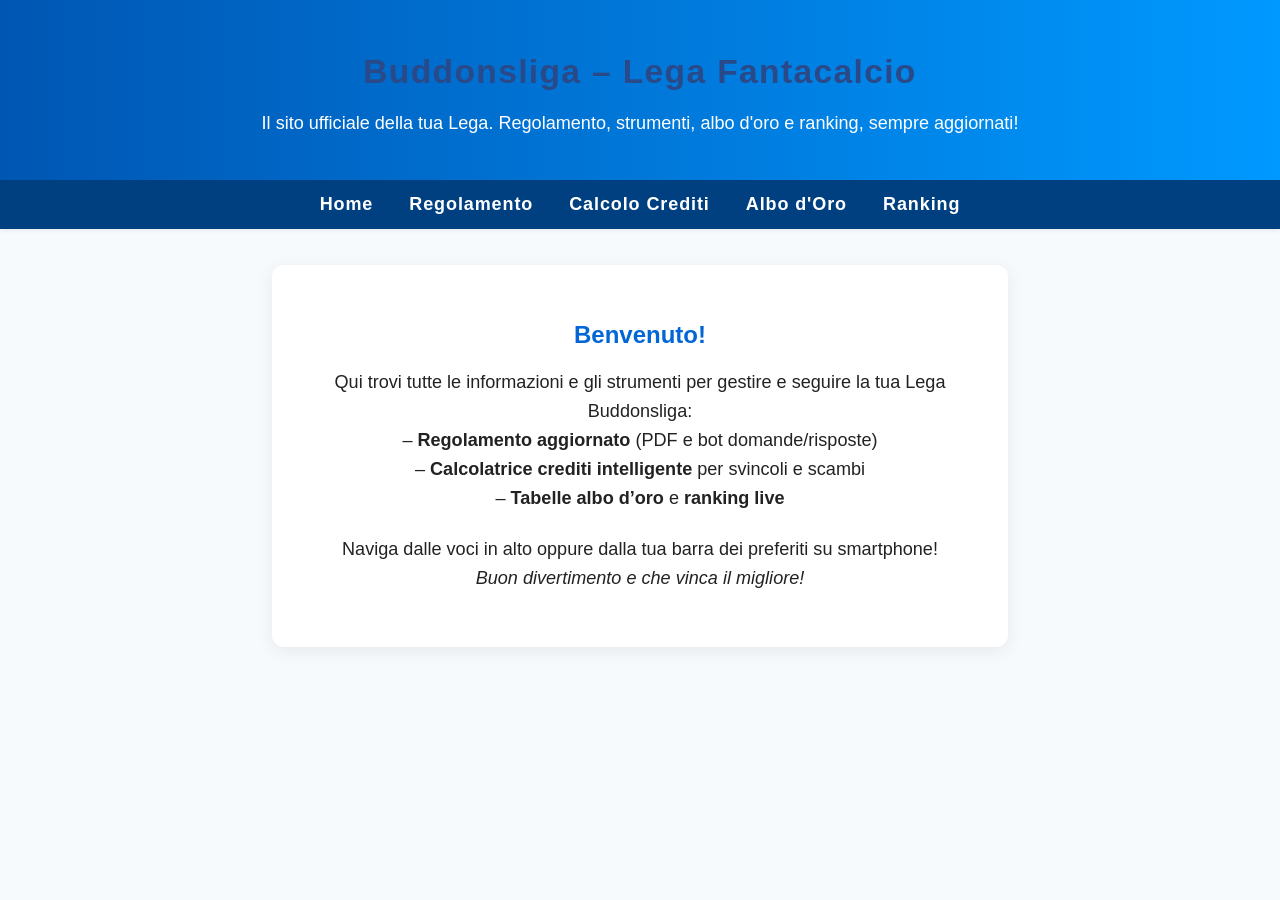
==== index.html @ 78dbc92d "Update index.html" ====
<!DOCTYPE html>
<html lang="it">
<head>
  <meta charset="UTF-8">
  <title>Buddonsliga – Home</title>
  <meta name="viewport" content="width=device-width, initial-scale=1">
  <style>
    body {
      font-family: 'Segoe UI', Tahoma, Geneva, Verdana, sans-serif;
      background-color: #f7fafc;
      margin: 0;
      padding: 0;
      color: #222;
    }
    header {
      background: linear-gradient(90deg, #0056b3 0%, #0099ff 100%);
      color: #fff;
      padding: 30px 10px 20px 10px;
      text-align: center;
      border-bottom: 2px solid #004080;
    }
    nav {
      background: #004080;
      display: flex;
      flex-wrap: wrap;
      justify-content: center;
      padding: 0;
      box-shadow: 0 2px 4px rgba(0,0,0,0.06);
    }
    nav a {
      color: #fff;
      margin: 0 18px;
      padding: 12px 0;
      text-decoration: none;
      font-weight: 600;
      letter-spacing: 0.05em;
      border-bottom: 2px solid transparent;
      transition: border-bottom 0.2s, color 0.2s;
      font-size: 18px;
    }
    nav a:hover, nav a:focus {
      border-bottom: 2px solid #ffdf00;
      color: #ffdf00;
    }
    main {
      max-width: 700px;
      margin: 36px auto;
      background: #fff;
      border-radius: 12px;
      box-shadow: 0 4px 18px rgba(0,0,0,0.07);
      padding: 32px 18px;
      text-align: center;
    }
    .logo {
      display: block;
      margin: 0 auto 20px auto;
      max-width: 120px;
      filter: drop-shadow(0 2px 4px rgba(0,0,0,0.1));
    }
    h1 {
      font-size: 2.1em;
      margin-bottom: 12px;
      color: #294988;
      letter-spacing: 0.04em;
    }
    h2 {
      color: #0366d6;
      margin-top: 24px;
    }
    p {
      line-height: 1.6;
      font-size: 1.13em;
      margin-bottom: 22px;
    }
    @media (max-width: 650px) {
      nav a { margin: 0 10px; font-size: 16px; }
      main { padding: 18px 5px; }
      h1 { font-size: 1.3em; }
    }
  </style>
</head>
<body>
  <header>
    <!-- Qui puoi caricare e linkare il logo della tua lega -->
    <!-- <img src="logo.png" alt="Logo Buddonsliga" class="logo"> -->
    <h1>Buddonsliga – Lega Fantacalcio</h1>
    <p>Il sito ufficiale della tua Lega. Regolamento, strumenti, albo d'oro e ranking, sempre aggiornati!</p>
  </header>
  <nav>
    <a href="index.html">Home</a>
    <a href="regolamento.html">Regolamento</a>
    <a href="crediti.html">Calcolo Crediti</a>
    <a href="albo.html">Albo d'Oro</a>
    <a href="ranking.html">Ranking</a>
  </nav>
  <main>
    <h2>Benvenuto!</h2>
    <p>
      Qui trovi tutte le informazioni e gli strumenti per gestire e seguire la tua Lega Buddonsliga:<br>
      – <strong>Regolamento aggiornato</strong> (PDF e bot domande/risposte)<br>
      – <strong>Calcolatrice crediti intelligente</strong> per svincoli e scambi<br>
      – <strong>Tabelle albo d’oro</strong> e <strong>ranking live</strong>
    </p>
    <p>
      Naviga dalle voci in alto oppure dalla tua barra dei preferiti su smartphone!<br>
      <em>Buon divertimento e che vinca il migliore!</em>
    </p>
  </main>
</body>
</html>
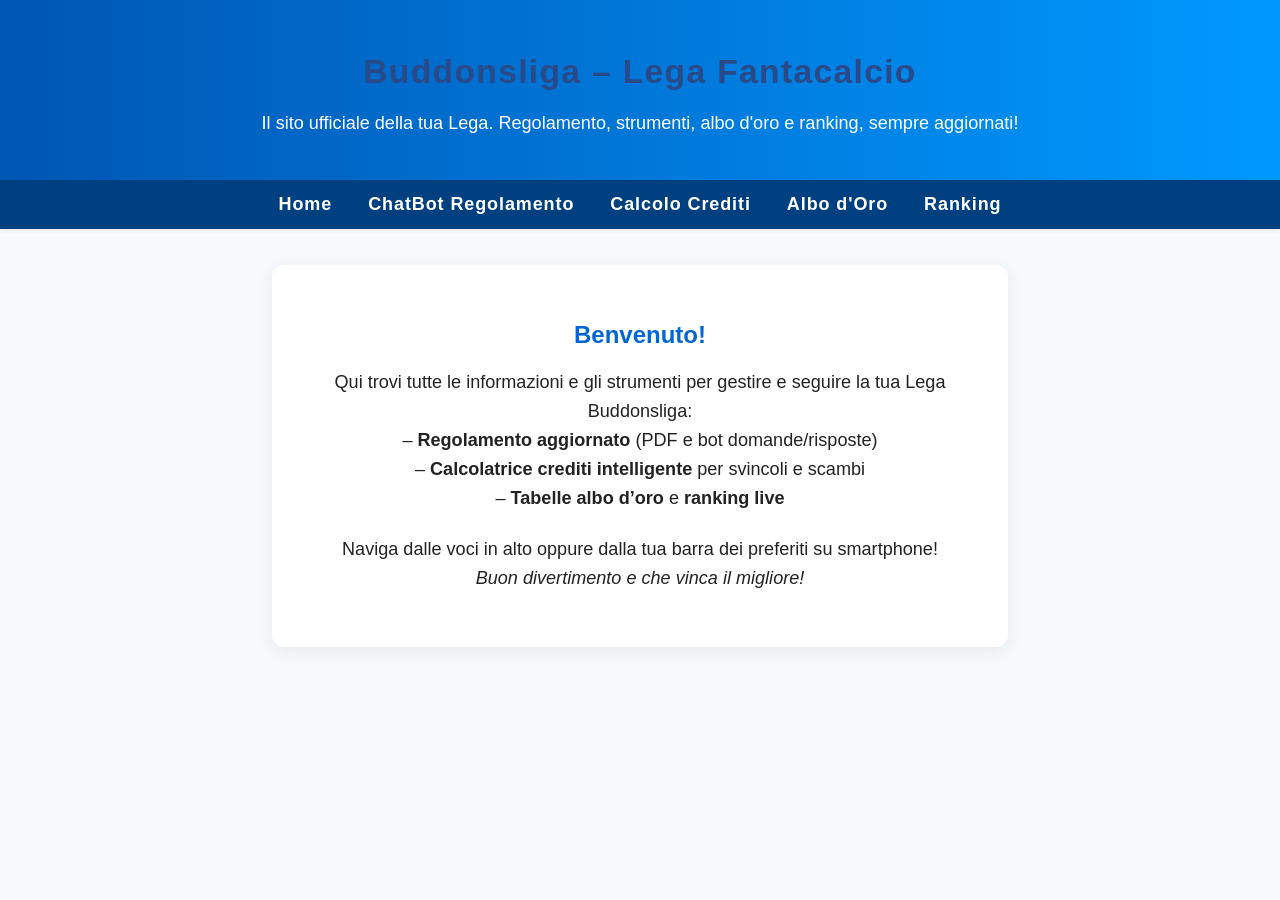
==== commit b3e476c4: "Update index.html" ====
--- a/index.html
+++ b/index.html
@@ -88,7 +88,7 @@
   </header>
   <nav>
     <a href="index.html">Home</a>
-    <a href="regolamento.html">Regolamento</a>
+    <a href="regolamento.html">ChatBot Regolamento</a>
     <a href="crediti.html">Calcolo Crediti</a>
     <a href="albo.html">Albo d'Oro</a>
     <a href="ranking.html">Ranking</a>
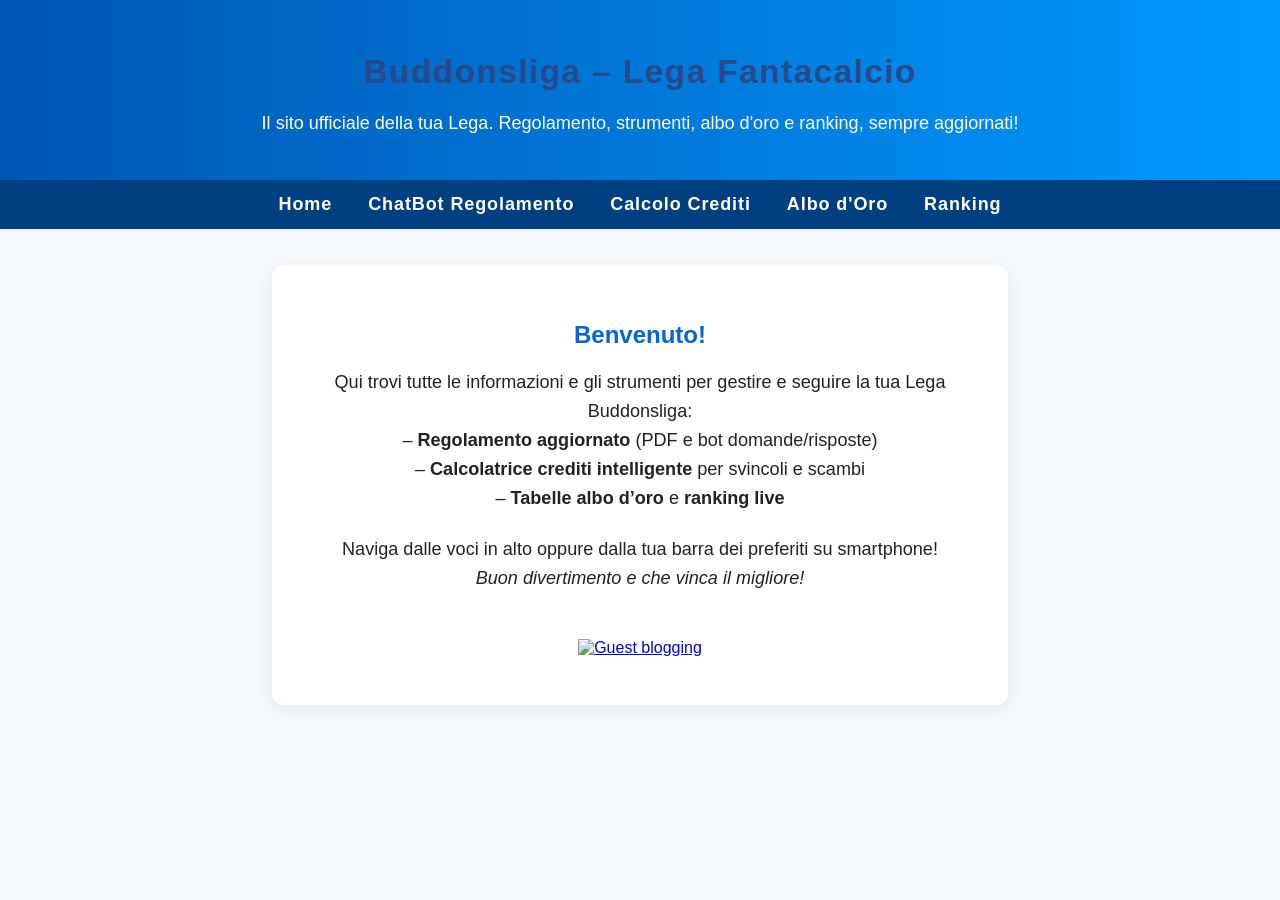
==== commit 93e65b9f: "Update index.html" ====
--- a/index.html
+++ b/index.html
@@ -105,6 +105,11 @@
       Naviga dalle voci in alto oppure dalla tua barra dei preferiti su smartphone!<br>
       <em>Buon divertimento e che vinca il migliore!</em>
     </p>
+    <footer style="width:100%; text-align:center; margin-top:30px; padding:16px 0;">
+  <a href="http://www.contatore-visite.net/blog.php" target="_blank">
+    <img alt="Guest blogging" src="http://www.contatore-visite.net/contatore.gif" border="0">
+  </a>
+</footer>
   </main>
 </body>
 </html>
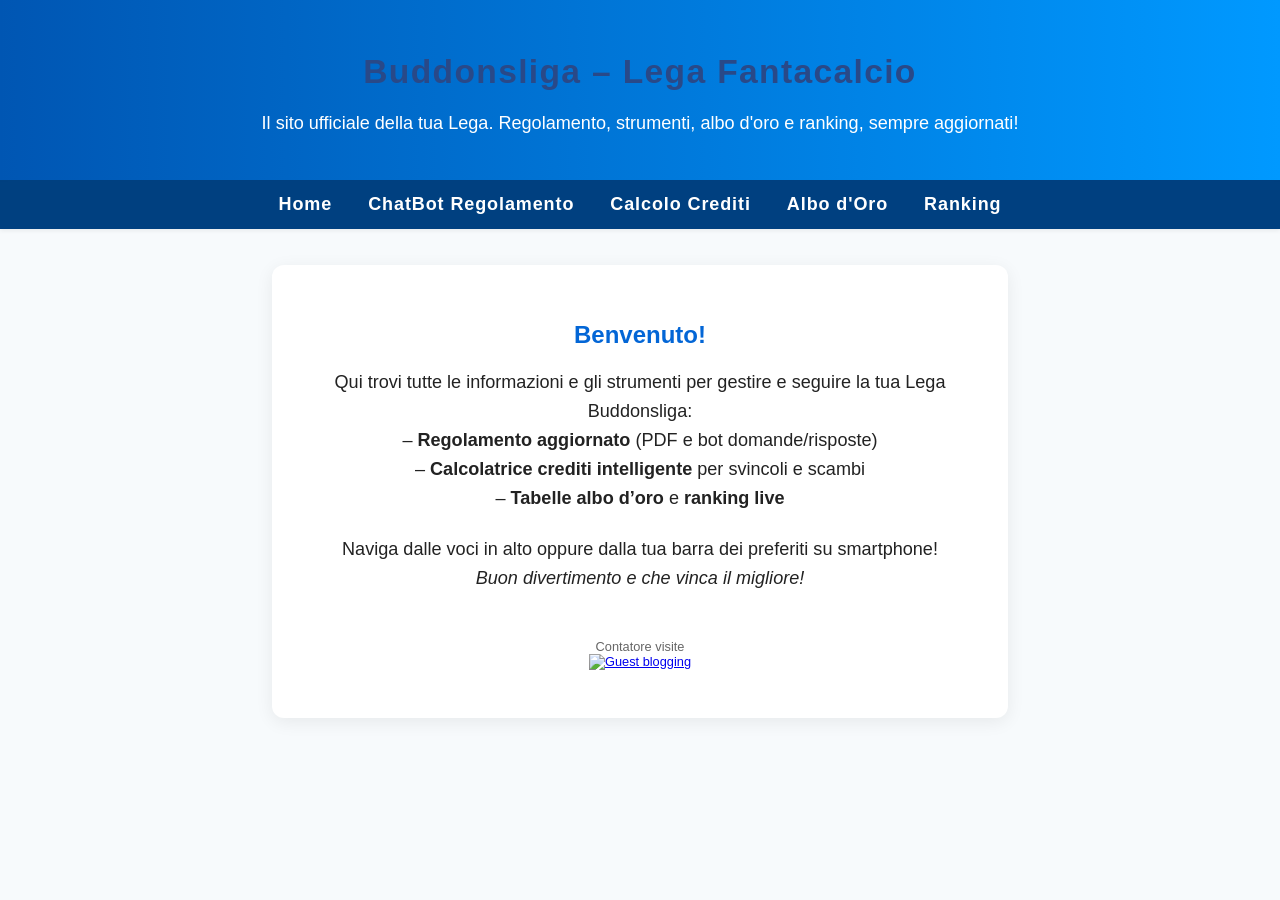
==== commit 35d6e3ed: "Update index.html" ====
--- a/index.html
+++ b/index.html
@@ -105,7 +105,8 @@
       Naviga dalle voci in alto oppure dalla tua barra dei preferiti su smartphone!<br>
       <em>Buon divertimento e che vinca il migliore!</em>
     </p>
-    <footer style="width:100%; text-align:center; margin-top:30px; padding:16px 0;">
+    <footer style="width:100%; text-align:center; margin-top:30px; padding:16px 0; font-size:0.8em; color:#666;">
+  <div>Contatore visite</div>
   <a href="http://www.contatore-visite.net/blog.php" target="_blank">
     <img alt="Guest blogging" src="http://www.contatore-visite.net/contatore.gif" border="0">
   </a>
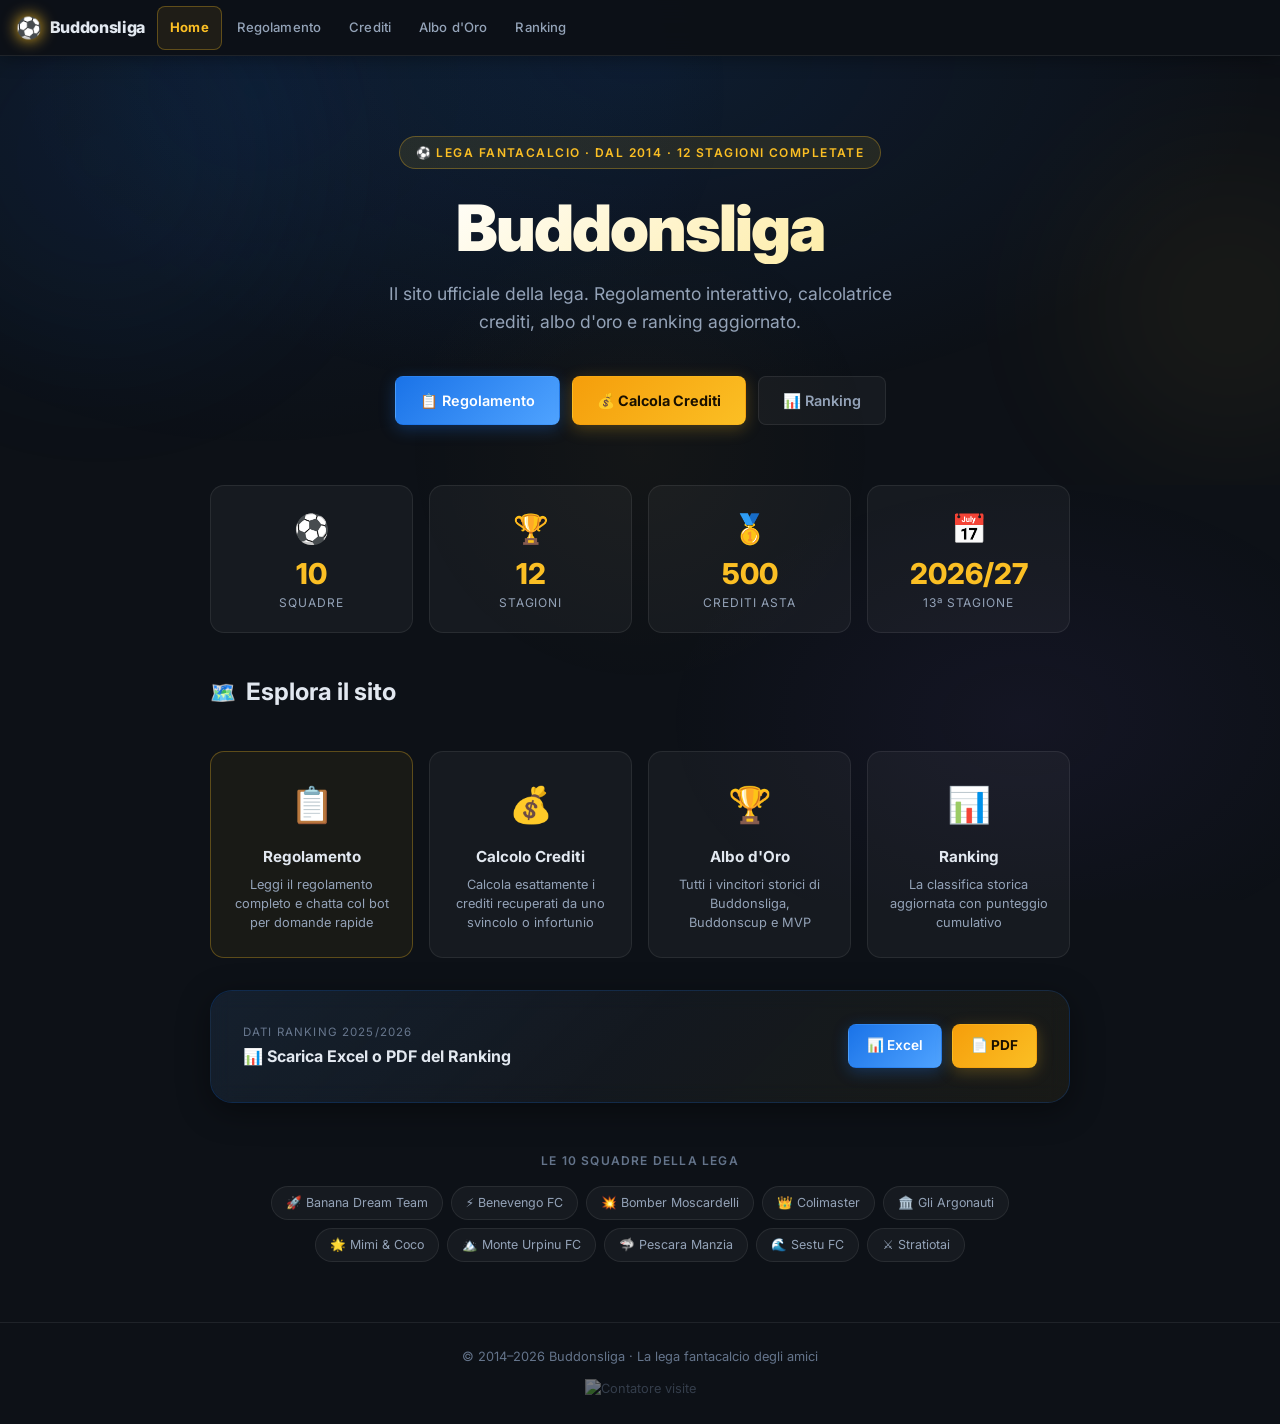
==== commit 9fc0a4ba: "Redesign completo: dark mode premium, chatbot regolamento locale, fix calcolo crediti, ranking aggio" ====
--- a/index.html
+++ b/index.html
@@ -2,115 +2,256 @@
 <html lang="it">
 <head>
   <meta charset="UTF-8">
-  <title>Buddonsliga – Home</title>
+  <title>Buddonsliga – Lega Fantacalcio Ufficiale</title>
+  <meta name="description" content="Il sito ufficiale della lega fantacalcio Buddonsliga. Regolamento, classifica, albo d'oro e calcolatrice crediti.">
   <meta name="viewport" content="width=device-width, initial-scale=1">
+  <link rel="stylesheet" href="style.css">
   <style>
-    body {
-      font-family: 'Segoe UI', Tahoma, Geneva, Verdana, sans-serif;
-      background-color: #f7fafc;
-      margin: 0;
-      padding: 0;
-      color: #222;
-    }
-    header {
-      background: linear-gradient(90deg, #0056b3 0%, #0099ff 100%);
-      color: #fff;
-      padding: 30px 10px 20px 10px;
+    /* ── Home-specific extras ── */
+    .hero-cta { display: flex; flex-wrap: wrap; gap: 12px; justify-content: center; }
+
+    .feature-grid {
+      display: grid;
+      grid-template-columns: repeat(auto-fit, minmax(200px, 1fr));
+      gap: 16px;
+      margin-top: 40px;
+    }
+
+    .feature-card {
+      background: var(--glass-bg);
+      border: 1px solid var(--glass-border);
+      border-radius: var(--radius-md);
+      padding: 24px 20px;
       text-align: center;
-      border-bottom: 2px solid #004080;
-    }
-    nav {
-      background: #004080;
+      transition: all var(--transition);
+      text-decoration: none;
+      display: block;
+      color: inherit;
+    }
+
+    .feature-card:hover {
+      background: rgba(255,255,255,0.06);
+      border-color: var(--border);
+      transform: translateY(-4px);
+      box-shadow: var(--shadow-md);
+    }
+
+    .feature-card .feat-icon {
+      font-size: 2.2rem;
+      display: block;
+      margin-bottom: 12px;
+      transition: transform var(--transition);
+    }
+
+    .feature-card:hover .feat-icon { transform: scale(1.15); }
+
+    .feature-card h3 {
+      font-size: 0.95rem;
+      font-weight: 700;
+      color: var(--text-main);
+      margin-bottom: 6px;
+    }
+
+    .feature-card p {
+      font-size: 0.8rem;
+      color: var(--text-muted);
+      line-height: 1.5;
+    }
+
+    .feature-card.highlighted {
+      border-color: var(--border-gold);
+      background: rgba(251,191,36,0.05);
+    }
+
+    .feature-card.highlighted:hover {
+      background: rgba(251,191,36,0.08);
+      border-color: rgba(251,191,36,0.5);
+    }
+
+    /* Squadra badge */
+    .teams-section { margin-top: 48px; }
+    .teams-title {
+      font-size: 0.75rem;
+      font-weight: 600;
+      text-transform: uppercase;
+      letter-spacing: 0.1em;
+      color: var(--text-dim);
+      text-align: center;
+      margin-bottom: 16px;
+    }
+    .teams-grid {
       display: flex;
       flex-wrap: wrap;
+      gap: 8px;
       justify-content: center;
-      padding: 0;
-      box-shadow: 0 2px 4px rgba(0,0,0,0.06);
-    }
-    nav a {
-      color: #fff;
-      margin: 0 18px;
-      padding: 12px 0;
-      text-decoration: none;
-      font-weight: 600;
-      letter-spacing: 0.05em;
-      border-bottom: 2px solid transparent;
-      transition: border-bottom 0.2s, color 0.2s;
-      font-size: 18px;
-    }
-    nav a:hover, nav a:focus {
-      border-bottom: 2px solid #ffdf00;
-      color: #ffdf00;
-    }
-    main {
-      max-width: 700px;
-      margin: 36px auto;
-      background: #fff;
-      border-radius: 12px;
-      box-shadow: 0 4px 18px rgba(0,0,0,0.07);
-      padding: 32px 18px;
-      text-align: center;
-    }
-    .logo {
-      display: block;
-      margin: 0 auto 20px auto;
-      max-width: 120px;
-      filter: drop-shadow(0 2px 4px rgba(0,0,0,0.1));
-    }
-    h1 {
-      font-size: 2.1em;
-      margin-bottom: 12px;
-      color: #294988;
-      letter-spacing: 0.04em;
-    }
-    h2 {
-      color: #0366d6;
-      margin-top: 24px;
-    }
-    p {
-      line-height: 1.6;
-      font-size: 1.13em;
-      margin-bottom: 22px;
-    }
-    @media (max-width: 650px) {
-      nav a { margin: 0 10px; font-size: 16px; }
-      main { padding: 18px 5px; }
-      h1 { font-size: 1.3em; }
-    }
+    }
+    .team-badge {
+      background: var(--glass-bg);
+      border: 1px solid var(--glass-border);
+      border-radius: 999px;
+      padding: 6px 14px;
+      font-size: 0.78rem;
+      color: var(--text-muted);
+      transition: all var(--transition);
+      white-space: nowrap;
+    }
+    .team-badge:hover {
+      background: rgba(255,255,255,0.08);
+      color: var(--text-main);
+      border-color: var(--border);
+    }
+
+    /* Decorative orbs */
+    .orb {
+      position: absolute;
+      border-radius: 50%;
+      filter: blur(80px);
+      pointer-events: none;
+      opacity: 0.5;
+    }
+    .orb-1 { width: 400px; height: 400px; background: #1a73e8; top: -100px; left: -100px; z-index: 0; opacity: 0.06; }
+    .orb-2 { width: 300px; height: 300px; background: #fbbf24; top: 100px; right: -100px; z-index: 0; opacity: 0.05; }
+
+    .counter-wrap {
+      margin-top: 12px;
+      opacity: 0.45;
+      transition: opacity var(--transition);
+    }
+    .counter-wrap:hover { opacity: 0.75; }
   </style>
 </head>
 <body>
-  <header>
-    <!-- Qui puoi caricare e linkare il logo della tua lega -->
-    <!-- <img src="logo.png" alt="Logo Buddonsliga" class="logo"> -->
-    <h1>Buddonsliga – Lega Fantacalcio</h1>
-    <p>Il sito ufficiale della tua Lega. Regolamento, strumenti, albo d'oro e ranking, sempre aggiornati!</p>
-  </header>
-  <nav>
-    <a href="index.html">Home</a>
-    <a href="regolamento.html">ChatBot Regolamento</a>
-    <a href="crediti.html">Calcolo Crediti</a>
-    <a href="albo.html">Albo d'Oro</a>
-    <a href="ranking.html">Ranking</a>
+
+  <!-- NAVBAR -->
+  <nav class="navbar">
+    <a href="index.html" class="navbar-brand">
+      <span class="brand-icon">⚽</span>
+      <span class="brand-name">Buddonsliga</span>
+    </a>
+    <div class="navbar-links">
+      <a href="index.html" class="active">Home</a>
+      <a href="regolamento.html">Regolamento</a>
+      <a href="crediti.html">Crediti</a>
+      <a href="albo.html">Albo d'Oro</a>
+      <a href="ranking.html">Ranking</a>
+    </div>
   </nav>
-  <main>
-    <h2>Benvenuto!</h2>
-    <p>
-      Qui trovi tutte le informazioni e gli strumenti per gestire e seguire la tua Lega Buddonsliga:<br>
-      – <strong>Regolamento aggiornato</strong> (PDF e bot domande/risposte)<br>
-      – <strong>Calcolatrice crediti intelligente</strong> per svincoli e scambi<br>
-      – <strong>Tabelle albo d’oro</strong> e <strong>ranking live</strong>
+
+  <!-- HERO -->
+  <section class="hero" style="position:relative;">
+    <div class="orb orb-1"></div>
+    <div class="orb orb-2"></div>
+    <div class="hero-eyebrow" style="position:relative;z-index:1;">
+      ⚽ Lega Fantacalcio · Dal 2014 · 12 Stagioni completate
+    </div>
+    <h1 style="position:relative;z-index:1;">Buddonsliga</h1>
+    <p style="position:relative;z-index:1;">
+      Il sito ufficiale della lega. Regolamento interattivo, calcolatrice crediti, albo d'oro e ranking aggiornato.
     </p>
-    <p>
-      Naviga dalle voci in alto oppure dalla tua barra dei preferiti su smartphone!<br>
-      <em>Buon divertimento e che vinca il migliore!</em>
-    </p>
-    <footer style="width:100%; text-align:center; margin-top:30px; padding:16px 0; font-size:0.8em; color:#666;">
-  <div>Contatore visite</div>
-  <a href="http://www.contatore-visite.net/blog.php" target="_blank">
-    <img alt="Guest blogging" src="http://www.contatore-visite.net/contatore.gif" border="0">
-  </a>
-</footer>
-  </main>
+    <div class="hero-cta" style="position:relative;z-index:1;">
+      <a href="regolamento.html" class="btn btn-primary">📋 Regolamento</a>
+      <a href="crediti.html" class="btn btn-gold">💰 Calcola Crediti</a>
+      <a href="ranking.html" class="btn btn-ghost">📊 Ranking</a>
+    </div>
+  </section>
+
+  <!-- MAIN CONTENT -->
+  <div class="container">
+
+    <!-- Stats -->
+    <div class="stats-grid">
+      <div class="stat-card">
+        <span class="stat-icon">⚽</span>
+        <div class="stat-value">10</div>
+        <div class="stat-label">Squadre</div>
+      </div>
+      <div class="stat-card">
+        <span class="stat-icon">🏆</span>
+        <div class="stat-value">12</div>
+        <div class="stat-label">Stagioni</div>
+      </div>
+      <div class="stat-card">
+        <span class="stat-icon">🥇</span>
+        <div class="stat-value">500</div>
+        <div class="stat-label">Crediti asta</div>
+      </div>
+      <div class="stat-card">
+        <span class="stat-icon">📅</span>
+        <div class="stat-value">2026/27</div>
+        <div class="stat-label">13ª Stagione</div>
+      </div>
+    </div>
+
+    <!-- Feature cards -->
+    <div class="section-title">
+      <span class="icon">🗺️</span> Esplora il sito
+    </div>
+
+    <div class="feature-grid">
+      <a href="regolamento.html" class="feature-card highlighted">
+        <span class="feat-icon">📋</span>
+        <h3>Regolamento</h3>
+        <p>Leggi il regolamento completo e chatta col bot per domande rapide</p>
+      </a>
+      <a href="crediti.html" class="feature-card">
+        <span class="feat-icon">💰</span>
+        <h3>Calcolo Crediti</h3>
+        <p>Calcola esattamente i crediti recuperati da uno svincolo o infortunio</p>
+      </a>
+      <a href="albo.html" class="feature-card">
+        <span class="feat-icon">🏆</span>
+        <h3>Albo d'Oro</h3>
+        <p>Tutti i vincitori storici di Buddonsliga, Buddonscup e MVP</p>
+      </a>
+      <a href="ranking.html" class="feature-card">
+        <span class="feat-icon">📊</span>
+        <h3>Ranking</h3>
+        <p>La classifica storica aggiornata con punteggio cumulativo</p>
+      </a>
+    </div>
+
+    <!-- Download rapido -->
+    <div class="card" style="margin-top:32px; background:linear-gradient(135deg, rgba(26,115,232,0.08), rgba(251,191,36,0.05)); border-color:rgba(26,115,232,0.2);">
+      <div style="display:flex; align-items:center; gap:14px; flex-wrap:wrap; justify-content:space-between;">
+        <div>
+          <div style="font-size:0.72rem; text-transform:uppercase; letter-spacing:0.1em; color:var(--text-dim); margin-bottom:3px;">Dati Ranking 2025/2026</div>
+          <div style="font-weight:700; color:var(--text-main);">📊 Scarica Excel o PDF del Ranking</div>
+        </div>
+        <div style="display:flex; gap:10px; flex-wrap:wrap;">
+          <a href="RANKING%20BUDDONSLIGA.xlsx" download class="btn btn-primary" style="font-size:0.85rem; padding:10px 18px;">📊 Excel</a>
+          <a href="RANKING%20BUDDONSLIGA.pdf" target="_blank" class="btn btn-gold" style="font-size:0.85rem; padding:10px 18px;">📄 PDF</a>
+        </div>
+      </div>
+    </div>
+
+    <!-- Teams -->
+    <div class="teams-section">
+      <div class="teams-title">Le 10 squadre della lega</div>
+      <div class="teams-grid">
+        <span class="team-badge">🚀 Banana Dream Team</span>
+        <span class="team-badge">⚡ Benevengo FC</span>
+        <span class="team-badge">💥 Bomber Moscardelli</span>
+        <span class="team-badge">👑 Colimaster</span>
+        <span class="team-badge">🏛️ Gli Argonauti</span>
+        <span class="team-badge">🌟 Mimi &amp; Coco</span>
+        <span class="team-badge">🏔️ Monte Urpinu FC</span>
+        <span class="team-badge">🦈 Pescara Manzia</span>
+        <span class="team-badge">🌊 Sestu FC</span>
+        <span class="team-badge">⚔️ Stratiotai</span>
+      </div>
+    </div>
+
+  </div>
+
+  <!-- FOOTER -->
+  <footer class="site-footer">
+    <p>© 2014–2026 Buddonsliga · La lega fantacalcio degli amici</p>
+    <div class="counter-wrap">
+      <a href="http://www.contatore-visite.net/blog.php" target="_blank" rel="noopener">
+        <img alt="Contatore visite" src="http://www.contatore-visite.net/contatore.gif" style="border:none;height:16px;">
+      </a>
+    </div>
+  </footer>
+
 </body>
 </html>
--- a/style.css
+++ b/style.css
@@ -0,0 +1,923 @@
+/* ============================================
+   BUDDONSLIGA – Global Design System
+   ============================================ */
+
+@import url('https://fonts.googleapis.com/css2?family=Inter:wght@300;400;500;600;700;800;900&display=swap');
+
+:root {
+  --bg-dark:       #0d1117;
+  --bg-card:       rgba(22, 30, 46, 0.85);
+  --bg-card2:      rgba(16, 22, 38, 0.95);
+  --primary:       #1a73e8;
+  --primary-light: #4fa3ff;
+  --primary-glow:  rgba(26, 115, 232, 0.35);
+  --gold:          #fbbf24;
+  --gold-light:    #fde68a;
+  --gold-glow:     rgba(251, 191, 36, 0.3);
+  --silver:        #94a3b8;
+  --bronze:        #cd7f32;
+  --text-main:     #e2e8f0;
+  --text-muted:    #94a3b8;
+  --text-dim:      #64748b;
+  --border:        rgba(99, 132, 255, 0.15);
+  --border-gold:   rgba(251, 191, 36, 0.3);
+  --success:       #22c55e;
+  --danger:        #ef4444;
+  --gradient-hero: linear-gradient(135deg, #0d1b3e 0%, #0d1117 50%, #1a0a2e 100%);
+  --gradient-btn:  linear-gradient(135deg, #1a73e8, #4fa3ff);
+  --gradient-gold: linear-gradient(135deg, #f59e0b, #fbbf24, #fde68a);
+  --glass-bg:      rgba(255,255,255,0.04);
+  --glass-border:  rgba(255,255,255,0.08);
+  --radius-sm:     8px;
+  --radius-md:     14px;
+  --radius-lg:     22px;
+  --shadow-sm:     0 2px 10px rgba(0,0,0,0.3);
+  --shadow-md:     0 8px 32px rgba(0,0,0,0.4);
+  --shadow-lg:     0 20px 60px rgba(0,0,0,0.5);
+  --shadow-glow:   0 0 30px rgba(26,115,232,0.2);
+  --transition:    0.25s cubic-bezier(0.4, 0, 0.2, 1);
+}
+
+/* ============================================
+   RESET & BASE
+   ============================================ */
+*, *::before, *::after { box-sizing: border-box; margin: 0; padding: 0; }
+
+html { scroll-behavior: smooth; }
+
+body {
+  font-family: 'Inter', 'Segoe UI', system-ui, sans-serif;
+  background: var(--bg-dark);
+  color: var(--text-main);
+  min-height: 100vh;
+  line-height: 1.6;
+  overflow-x: hidden;
+}
+
+/* ============================================
+   ANIMATED BACKGROUND
+   ============================================ */
+body::before {
+  content: '';
+  position: fixed;
+  inset: 0;
+  background:
+    radial-gradient(ellipse 800px 600px at 20% 10%, rgba(26,115,232,0.08) 0%, transparent 60%),
+    radial-gradient(ellipse 600px 400px at 80% 80%, rgba(139,92,246,0.06) 0%, transparent 60%),
+    radial-gradient(ellipse 400px 400px at 50% 50%, rgba(251,191,36,0.03) 0%, transparent 60%);
+  pointer-events: none;
+  z-index: 0;
+}
+
+/* ============================================
+   NAVBAR
+   ============================================ */
+.navbar {
+  position: sticky;
+  top: 0;
+  z-index: 1000;
+  background: rgba(13, 17, 23, 0.96);
+  backdrop-filter: blur(20px);
+  -webkit-backdrop-filter: blur(20px);
+  border-bottom: 1px solid var(--glass-border);
+  padding: 0 16px;
+  display: flex;
+  align-items: center;
+  gap: 12px;
+  height: 56px;
+  box-shadow: 0 1px 20px rgba(0,0,0,0.4);
+}
+
+.navbar-brand {
+  display: flex;
+  align-items: center;
+  gap: 8px;
+  text-decoration: none;
+  font-size: 1rem;
+  font-weight: 800;
+  color: var(--text-main);
+  letter-spacing: -0.02em;
+  flex-shrink: 0;
+  min-height: 44px;
+}
+
+.navbar-brand .brand-icon {
+  font-size: 1.3rem;
+  filter: drop-shadow(0 0 8px var(--gold));
+}
+
+.navbar-links {
+  display: flex;
+  gap: 2px;
+  align-items: center;
+  overflow-x: auto;
+  -webkit-overflow-scrolling: touch;
+  scrollbar-width: none;
+  flex: 1;
+  /* hide scrollbar */
+}
+.navbar-links::-webkit-scrollbar { display: none; }
+
+.navbar-links a {
+  color: var(--text-muted);
+  text-decoration: none;
+  font-size: 0.82rem;
+  font-weight: 500;
+  padding: 8px 12px;
+  border-radius: var(--radius-sm);
+  border: 1px solid transparent;
+  transition: all var(--transition);
+  white-space: nowrap;
+  letter-spacing: 0.01em;
+  min-height: 44px;
+  display: flex;
+  align-items: center;
+}
+
+.navbar-links a:hover {
+  color: var(--text-main);
+  background: var(--glass-bg);
+  border-color: var(--glass-border);
+}
+
+.navbar-links a.active {
+  color: var(--gold);
+  background: rgba(251,191,36,0.08);
+  border-color: var(--border-gold);
+  font-weight: 700;
+}
+
+/* ============================================
+   HERO SECTION
+   ============================================ */
+.hero {
+  position: relative;
+  z-index: 1;
+  text-align: center;
+  padding: 80px 24px 60px;
+  overflow: hidden;
+}
+
+.hero::before {
+  content: '';
+  position: absolute;
+  inset: 0;
+  background: radial-gradient(ellipse 900px 500px at 50% 0%, rgba(26,115,232,0.12) 0%, transparent 70%);
+  pointer-events: none;
+}
+
+.hero-eyebrow {
+  display: inline-flex;
+  align-items: center;
+  gap: 8px;
+  background: rgba(251,191,36,0.1);
+  border: 1px solid var(--border-gold);
+  color: var(--gold);
+  font-size: 0.75rem;
+  font-weight: 600;
+  text-transform: uppercase;
+  letter-spacing: 0.12em;
+  padding: 6px 16px;
+  border-radius: 999px;
+  margin-bottom: 24px;
+}
+
+.hero h1 {
+  font-size: clamp(2.2rem, 6vw, 4rem);
+  font-weight: 900;
+  line-height: 1.1;
+  letter-spacing: -0.03em;
+  margin-bottom: 16px;
+  background: linear-gradient(135deg, #fff 30%, var(--gold-light) 80%);
+  -webkit-background-clip: text;
+  -webkit-text-fill-color: transparent;
+  background-clip: text;
+}
+
+.hero p {
+  font-size: 1.1rem;
+  color: var(--text-muted);
+  max-width: 560px;
+  margin: 0 auto 40px;
+}
+
+/* ============================================
+   MAIN CONTENT CONTAINER
+   ============================================ */
+.container {
+  position: relative;
+  z-index: 1;
+  max-width: 900px;
+  margin: 0 auto;
+  padding: 0 20px 60px;
+}
+
+.container-sm {
+  max-width: 680px;
+  margin: 0 auto;
+  padding: 0 20px 60px;
+  position: relative;
+  z-index: 1;
+}
+
+/* ============================================
+   CARDS / GLASS PANELS
+   ============================================ */
+.card {
+  background: var(--bg-card);
+  border: 1px solid var(--glass-border);
+  border-radius: var(--radius-lg);
+  padding: 32px;
+  box-shadow: var(--shadow-md);
+  backdrop-filter: blur(10px);
+  transition: transform var(--transition), box-shadow var(--transition), border-color var(--transition);
+  position: relative;
+  overflow: hidden;
+}
+
+.card::before {
+  content: '';
+  position: absolute;
+  inset: 0;
+  background: linear-gradient(135deg, rgba(255,255,255,0.03) 0%, transparent 50%);
+  pointer-events: none;
+  border-radius: inherit;
+}
+
+.card:hover {
+  transform: translateY(-2px);
+  border-color: var(--border);
+  box-shadow: var(--shadow-lg), var(--shadow-glow);
+}
+
+/* Stats / mini cards */
+.stats-grid {
+  display: grid;
+  grid-template-columns: repeat(auto-fit, minmax(160px, 1fr));
+  gap: 16px;
+  margin-bottom: 40px;
+}
+
+.stat-card {
+  background: var(--glass-bg);
+  border: 1px solid var(--glass-border);
+  border-radius: var(--radius-md);
+  padding: 20px 16px;
+  text-align: center;
+  transition: all var(--transition);
+}
+
+.stat-card:hover {
+  border-color: var(--border);
+  background: rgba(255,255,255,0.06);
+  transform: translateY(-2px);
+}
+
+.stat-card .stat-icon { font-size: 1.8rem; margin-bottom: 8px; display: block; }
+.stat-card .stat-value { font-size: 1.8rem; font-weight: 800; color: var(--gold); line-height: 1; }
+.stat-card .stat-label { font-size: 0.75rem; color: var(--text-muted); margin-top: 4px; text-transform: uppercase; letter-spacing: 0.08em; }
+
+/* ============================================
+   SECTION HEADING
+   ============================================ */
+.section-title {
+  font-size: 1.5rem;
+  font-weight: 700;
+  color: var(--text-main);
+  margin-bottom: 20px;
+  display: flex;
+  align-items: center;
+  gap: 10px;
+}
+
+.section-title .icon { font-size: 1.3rem; }
+
+/* ============================================
+   TABLES
+   ============================================ */
+.data-table {
+  width: 100%;
+  border-collapse: collapse;
+  font-size: 0.93rem;
+}
+
+.data-table thead th {
+  background: linear-gradient(90deg, rgba(26,115,232,0.3), rgba(79,163,255,0.2));
+  color: var(--text-main);
+  padding: 14px 16px;
+  font-size: 0.8rem;
+  font-weight: 600;
+  text-transform: uppercase;
+  letter-spacing: 0.08em;
+  text-align: center;
+  border-bottom: 1px solid var(--border);
+  cursor: pointer;
+  transition: background var(--transition);
+  white-space: nowrap;
+}
+
+.data-table thead th:hover { background: rgba(26,115,232,0.4); }
+.data-table thead th.sorted { color: var(--gold); }
+
+.data-table tbody tr {
+  border-bottom: 1px solid rgba(255,255,255,0.04);
+  transition: background var(--transition);
+}
+
+.data-table tbody tr:hover { background: rgba(255,255,255,0.04); }
+
+.data-table tbody td {
+  padding: 12px 16px;
+  text-align: center;
+  color: var(--text-main);
+}
+
+/* Row highlights */
+.row-gold   { background: rgba(251,191,36,0.1) !important; }
+.row-silver { background: rgba(148,163,184,0.08) !important; }
+.row-bronze { background: rgba(205,127,50,0.08) !important; }
+.row-last   { background: rgba(239,68,68,0.07) !important; }
+
+.row-gold td   { color: var(--gold) !important; font-weight: 700; }
+.row-silver td { color: #cbd5e1 !important; font-weight: 600; }
+.row-bronze td { color: #d4a574 !important; font-weight: 600; }
+.row-last td   { color: #fca5a5 !important; }
+
+/* ============================================
+   BUTTONS
+   ============================================ */
+.btn {
+  display: inline-flex;
+  align-items: center;
+  gap: 8px;
+  padding: 12px 24px;
+  border-radius: var(--radius-sm);
+  font-size: 0.9rem;
+  font-weight: 600;
+  cursor: pointer;
+  text-decoration: none;
+  transition: all var(--transition);
+  border: 1px solid transparent;
+  font-family: 'Inter', sans-serif;
+}
+
+.btn-primary {
+  background: var(--gradient-btn);
+  color: #fff;
+  box-shadow: 0 4px 16px rgba(26,115,232,0.3);
+}
+
+.btn-primary:hover {
+  transform: translateY(-1px);
+  box-shadow: 0 8px 24px rgba(26,115,232,0.45);
+}
+
+.btn-gold {
+  background: linear-gradient(135deg, #f59e0b, #fbbf24);
+  color: #1a1000;
+  font-weight: 700;
+  box-shadow: 0 4px 16px rgba(251,191,36,0.25);
+}
+
+.btn-gold:hover {
+  transform: translateY(-1px);
+  box-shadow: 0 8px 24px rgba(251,191,36,0.4);
+}
+
+.btn-ghost {
+  background: var(--glass-bg);
+  border-color: var(--glass-border);
+  color: var(--text-muted);
+}
+
+.btn-ghost:hover {
+  background: rgba(255,255,255,0.08);
+  color: var(--text-main);
+  border-color: var(--border);
+}
+
+/* ============================================
+   FORM ELEMENTS
+   ============================================ */
+.form-group {
+  margin-bottom: 20px;
+}
+
+.form-label {
+  display: block;
+  font-size: 0.85rem;
+  font-weight: 500;
+  color: var(--text-muted);
+  margin-bottom: 8px;
+  text-transform: uppercase;
+  letter-spacing: 0.06em;
+}
+
+.form-input, .form-select {
+  width: 100%;
+  background: rgba(255,255,255,0.05);
+  border: 1px solid var(--glass-border);
+  border-radius: var(--radius-sm);
+  color: var(--text-main);
+  padding: 12px 16px;
+  font-size: 0.95rem;
+  font-family: 'Inter', sans-serif;
+  transition: all var(--transition);
+  outline: none;
+  appearance: none;
+}
+
+.form-input:focus, .form-select:focus {
+  border-color: var(--primary);
+  box-shadow: 0 0 0 3px var(--primary-glow);
+  background: rgba(26,115,232,0.05);
+}
+
+.form-input::placeholder { color: var(--text-dim); }
+
+.form-select option {
+  background: #1a2035;
+  color: var(--text-main);
+}
+
+/* ============================================
+   RESULT BOX
+   ============================================ */
+.result-box {
+  background: linear-gradient(135deg, rgba(251,191,36,0.08), rgba(251,191,36,0.04));
+  border: 1px solid var(--border-gold);
+  border-radius: var(--radius-md);
+  padding: 24px;
+  text-align: center;
+  transition: all var(--transition);
+}
+
+.result-box .result-value {
+  font-size: 2.5rem;
+  font-weight: 900;
+  color: var(--gold);
+  font-variant-numeric: tabular-nums;
+}
+
+.result-box .result-label {
+  font-size: 0.85rem;
+  color: var(--text-muted);
+  text-transform: uppercase;
+  letter-spacing: 0.08em;
+  margin-bottom: 8px;
+}
+
+.result-box .result-formula {
+  font-size: 0.8rem;
+  color: var(--text-dim);
+  margin-top: 8px;
+  font-style: italic;
+}
+
+/* ============================================
+   CHATBOT
+   ============================================ */
+.chat-container {
+  display: flex;
+  flex-direction: column;
+  height: 480px;
+  background: rgba(10, 14, 26, 0.9);
+  border: 1px solid var(--glass-border);
+  border-radius: var(--radius-lg);
+  overflow: hidden;
+}
+
+.chat-messages {
+  flex: 1;
+  overflow-y: auto;
+  padding: 20px;
+  display: flex;
+  flex-direction: column;
+  gap: 12px;
+  scroll-behavior: smooth;
+}
+
+.chat-messages::-webkit-scrollbar { width: 4px; }
+.chat-messages::-webkit-scrollbar-track { background: transparent; }
+.chat-messages::-webkit-scrollbar-thumb { background: var(--border); border-radius: 4px; }
+
+.chat-msg {
+  max-width: 85%;
+  padding: 10px 14px;
+  border-radius: 14px;
+  font-size: 0.88rem;
+  line-height: 1.55;
+  animation: fadeSlideIn 0.25s ease;
+}
+
+@keyframes fadeSlideIn {
+  from { opacity: 0; transform: translateY(8px); }
+  to   { opacity: 1; transform: translateY(0); }
+}
+
+.chat-msg.bot {
+  background: rgba(26,115,232,0.12);
+  border: 1px solid rgba(26,115,232,0.2);
+  color: var(--text-main);
+  align-self: flex-start;
+  border-bottom-left-radius: 4px;
+}
+
+.chat-msg.user {
+  background: rgba(251,191,36,0.1);
+  border: 1px solid rgba(251,191,36,0.2);
+  color: var(--gold-light);
+  align-self: flex-end;
+  border-bottom-right-radius: 4px;
+}
+
+.chat-msg .msg-author {
+  font-size: 0.72rem;
+  font-weight: 600;
+  text-transform: uppercase;
+  letter-spacing: 0.08em;
+  margin-bottom: 4px;
+  opacity: 0.65;
+}
+
+.chat-input-area {
+  display: flex;
+  gap: 10px;
+  padding: 14px;
+  border-top: 1px solid var(--glass-border);
+  background: rgba(0,0,0,0.3);
+}
+
+.chat-input {
+  flex: 1;
+  background: rgba(255,255,255,0.05);
+  border: 1px solid var(--glass-border);
+  border-radius: var(--radius-sm);
+  color: var(--text-main);
+  padding: 10px 14px;
+  font-size: 0.88rem;
+  font-family: 'Inter', sans-serif;
+  outline: none;
+  transition: all var(--transition);
+}
+
+.chat-input:focus {
+  border-color: var(--primary);
+  box-shadow: 0 0 0 3px var(--primary-glow);
+}
+
+.chat-input::placeholder { color: var(--text-dim); }
+
+.chat-send {
+  background: var(--gradient-btn);
+  border: none;
+  border-radius: var(--radius-sm);
+  color: #fff;
+  padding: 10px 18px;
+  font-weight: 600;
+  cursor: pointer;
+  font-size: 0.88rem;
+  font-family: 'Inter', sans-serif;
+  transition: all var(--transition);
+}
+
+.chat-send:hover {
+  transform: translateY(-1px);
+  box-shadow: 0 4px 12px rgba(26,115,232,0.4);
+}
+
+.quick-questions {
+  display: flex;
+  flex-wrap: wrap;
+  gap: 8px;
+  padding: 10px 14px;
+  border-top: 1px solid var(--glass-border);
+  background: rgba(0,0,0,0.2);
+}
+
+.quick-q {
+  background: rgba(255,255,255,0.05);
+  border: 1px solid var(--glass-border);
+  border-radius: 999px;
+  color: var(--text-muted);
+  padding: 5px 12px;
+  font-size: 0.78rem;
+  cursor: pointer;
+  transition: all var(--transition);
+  font-family: 'Inter', sans-serif;
+}
+
+.quick-q:hover {
+  background: rgba(26,115,232,0.15);
+  border-color: var(--primary);
+  color: var(--primary-light);
+}
+
+/* ============================================
+   TABS
+   ============================================ */
+.tabs {
+  display: flex;
+  gap: 4px;
+  background: rgba(0,0,0,0.3);
+  border-radius: var(--radius-sm);
+  padding: 4px;
+  margin-bottom: 24px;
+}
+
+.tab {
+  flex: 1;
+  padding: 10px;
+  border: none;
+  border-radius: 6px;
+  cursor: pointer;
+  font-size: 0.875rem;
+  font-weight: 600;
+  font-family: 'Inter', sans-serif;
+  color: var(--text-muted);
+  background: transparent;
+  transition: all var(--transition);
+  display: flex;
+  align-items: center;
+  justify-content: center;
+  gap: 6px;
+}
+
+.tab:hover { color: var(--text-main); background: rgba(255,255,255,0.04); }
+
+.tab.active {
+  background: var(--gradient-btn);
+  color: #fff;
+  box-shadow: 0 2px 8px rgba(26,115,232,0.3);
+}
+
+.tab-content { display: none; }
+.tab-content.active { display: block; }
+
+/* ============================================
+   INFO BOX
+   ============================================ */
+.info-box {
+  background: rgba(26,115,232,0.08);
+  border: 1px solid rgba(26,115,232,0.2);
+  border-radius: var(--radius-sm);
+  padding: 14px 16px;
+  font-size: 0.85rem;
+  color: var(--text-muted);
+  margin-bottom: 16px;
+  line-height: 1.6;
+}
+
+.info-box strong { color: var(--primary-light); }
+
+.warn-box {
+  background: rgba(251,191,36,0.08);
+  border: 1px solid rgba(251,191,36,0.2);
+  border-radius: var(--radius-sm);
+  padding: 14px 16px;
+  font-size: 0.85rem;
+  color: #fde68a;
+  margin-bottom: 16px;
+  line-height: 1.6;
+}
+
+/* ============================================
+   RANKING BAR
+   ============================================ */
+.rank-bar-wrap { display: flex; align-items: center; gap: 10px; }
+.rank-bar-bg {
+  flex: 1;
+  height: 6px;
+  background: rgba(255,255,255,0.07);
+  border-radius: 999px;
+  overflow: hidden;
+}
+.rank-bar {
+  height: 100%;
+  border-radius: 999px;
+  background: var(--gradient-btn);
+  transition: width 1s cubic-bezier(0.4, 0, 0.2, 1);
+}
+
+/* ============================================
+   PODIO (Albo d'oro)
+   ============================================ */
+.podio {
+  display: flex;
+  align-items: flex-end;
+  justify-content: center;
+  gap: 12px;
+  margin: 32px 0;
+  padding: 0 20px;
+}
+
+.podio-item {
+  flex: 1;
+  max-width: 200px;
+  text-align: center;
+  display: flex;
+  flex-direction: column;
+  align-items: center;
+}
+
+.podio-name {
+  font-size: 0.75rem;
+  font-weight: 600;
+  color: var(--text-muted);
+  margin-bottom: 8px;
+  text-transform: uppercase;
+  letter-spacing: 0.05em;
+}
+
+.podio-block {
+  width: 100%;
+  border-radius: var(--radius-sm) var(--radius-sm) 0 0;
+  display: flex;
+  flex-direction: column;
+  align-items: center;
+  justify-content: center;
+  padding: 16px 8px;
+  position: relative;
+}
+
+.podio-item:nth-child(1) .podio-block {
+  height: 120px;
+  background: linear-gradient(180deg, rgba(148,163,184,0.2) 0%, rgba(148,163,184,0.05) 100%);
+  border: 1px solid rgba(148,163,184,0.2);
+}
+
+.podio-item:nth-child(2) .podio-block {
+  height: 160px;
+  background: linear-gradient(180deg, rgba(251,191,36,0.2) 0%, rgba(251,191,36,0.05) 100%);
+  border: 1px solid rgba(251,191,36,0.3);
+}
+
+.podio-item:nth-child(3) .podio-block {
+  height: 90px;
+  background: linear-gradient(180deg, rgba(205,127,50,0.2) 0%, rgba(205,127,50,0.05) 100%);
+  border: 1px solid rgba(205,127,50,0.2);
+}
+
+.podio-emoji { font-size: 2rem; }
+.podio-pos { font-size: 1rem; font-weight: 800; color: var(--text-main); margin-top: 4px; }
+
+/* ============================================
+   FOOTER
+   ============================================ */
+.site-footer {
+  text-align: center;
+  padding: 24px;
+  border-top: 1px solid var(--glass-border);
+  color: var(--text-dim);
+  font-size: 0.8rem;
+  position: relative;
+  z-index: 1;
+}
+
+.site-footer a { color: var(--text-dim); text-decoration: none; }
+.site-footer a:hover { color: var(--text-muted); }
+
+/* ============================================
+   ANIMATIONS
+   ============================================ */
+@keyframes pulse-gold {
+  0%, 100% { box-shadow: 0 0 0 0 rgba(251,191,36,0); }
+  50%       { box-shadow: 0 0 0 8px rgba(251,191,36,0.1); }
+}
+
+@keyframes float {
+  0%, 100% { transform: translateY(0px); }
+  50%       { transform: translateY(-6px); }
+}
+
+@keyframes shimmer {
+  0%   { background-position: -400px 0; }
+  100% { background-position: 400px 0; }
+}
+
+.animate-float { animation: float 4s ease-in-out infinite; }
+.animate-pulse-gold { animation: pulse-gold 2s infinite; }
+
+/* ============================================
+   RESPONSIVE – MOBILE FIRST
+   ============================================ */
+
+/* ── Tablet (≤768px) ── */
+@media (max-width: 768px) {
+  .hero { padding: 44px 16px 32px; }
+  .hero h1 { font-size: clamp(1.8rem, 6vw, 2.8rem); }
+  .hero p { font-size: 1rem; }
+  .container, .container-sm { padding: 0 14px 48px; }
+  .card { padding: 20px 16px; }
+  .stats-grid { grid-template-columns: repeat(2, 1fr); gap: 10px; }
+  .stat-card .stat-value { font-size: 1.5rem; }
+  .podio { gap: 6px; }
+  .data-table tbody td, .data-table thead th { padding: 11px 8px; font-size: 0.83rem; }
+  .tabs { gap: 4px; }
+  .tab { font-size: 0.8rem; padding: 9px 8px; }
+  .btn { padding: 11px 18px; font-size: 0.85rem; }
+  /* Chat */
+  .chat-container { height: 420px; }
+  .quick-questions { gap: 6px; padding: 8px 10px; }
+  .quick-q { font-size: 0.75rem; padding: 6px 10px; }
+}
+
+/* ── Smartphone (≤480px) ── */
+@media (max-width: 480px) {
+  .navbar { height: 52px; padding: 0 12px; }
+  .navbar-brand .brand-name { display: none; } /* just icon on tiny screens */
+
+  .hero { padding: 36px 14px 28px; }
+  .hero-eyebrow { font-size: 0.7rem; padding: 5px 12px; }
+  .hero h1 { font-size: 1.9rem; letter-spacing: -0.02em; }
+  .hero p { font-size: 0.92rem; margin-bottom: 28px; }
+
+  .container, .container-sm { padding: 0 12px 40px; }
+
+  /* Cards single-column on phone */
+  .card { padding: 16px 14px; border-radius: var(--radius-md); }
+
+  /* Stats 2-up grid */
+  .stats-grid { grid-template-columns: repeat(2, 1fr); gap: 8px; }
+  .stat-card { padding: 14px 10px; }
+  .stat-card .stat-icon { font-size: 1.4rem; }
+  .stat-card .stat-value { font-size: 1.4rem; }
+  .stat-card .stat-label { font-size: 0.68rem; }
+
+  /* Podio heights */
+  .podio { gap: 5px; padding: 0 8px; }
+  .podio-name { font-size: 0.65rem; }
+  .podio-item:nth-child(1) .podio-block { height: 90px; }
+  .podio-item:nth-child(2) .podio-block { height: 120px; }
+  .podio-item:nth-child(3) .podio-block { height: 70px; }
+  .podio-emoji { font-size: 1.5rem; }
+  .podio-pos { font-size: 0.85rem; }
+
+  /* Tables – horizontal scroll */
+  .table-wrap { border-radius: var(--radius-sm); }
+  .data-table { font-size: 0.78rem; }
+  .data-table thead th { padding: 10px 6px; font-size: 0.72rem; }
+  .data-table tbody td { padding: 10px 6px; }
+
+  /* Buttons full-width on small screens */
+  .hero-cta { flex-direction: column; align-items: center; }
+  .hero-cta .btn { width: 100%; max-width: 280px; justify-content: center; }
+
+  /* Tabs */
+  .tabs { gap: 3px; }
+  .tab { font-size: 0.77rem; padding: 8px 6px; }
+
+  /* Chat */
+  .chat-container { height: 380px; }
+  .chat-messages { padding: 14px; gap: 10px; }
+  .chat-msg { font-size: 0.84rem; padding: 9px 12px; }
+  .chat-input-area { padding: 10px; gap: 8px; }
+  .chat-input { font-size: 0.84rem; padding: 10px 12px; }
+  .chat-send { padding: 10px 14px; font-size: 0.82rem; }
+  .quick-questions { gap: 5px; padding: 8px 10px; }
+  .quick-q { font-size: 0.72rem; padding: 5px 9px; }
+
+  /* Form elements – full width, larger touch area */
+  .form-input, .form-select { padding: 13px 14px; font-size: 1rem; min-height: 48px; }
+  .form-label { font-size: 0.78rem; }
+
+  /* Result box */
+  .result-box { padding: 20px 14px; }
+  .result-box .result-value { font-size: 2rem; }
+
+  /* Section title */
+  .section-title { font-size: 1.1rem; }
+
+  /* Info/warn boxes */
+  .info-box, .warn-box { font-size: 0.8rem; padding: 12px 12px; }
+
+  /* Filter bar – horizontal scroll */
+  .filter-bar { flex-wrap: nowrap; overflow-x: auto; -webkit-overflow-scrolling: touch;
+    scrollbar-width: none; padding-bottom: 4px; }
+  .filter-bar::-webkit-scrollbar { display: none; }
+  .filter-btn { flex-shrink: 0; font-size: 0.78rem; }
+
+  /* Scenario pills – horizontal scroll */
+  .scenario-pills { flex-wrap: nowrap; overflow-x: auto; -webkit-overflow-scrolling: touch;
+    scrollbar-width: none; padding-bottom: 4px; }
+  .scenario-pills::-webkit-scrollbar { display: none; }
+  .scenario-pill { flex-shrink: 0; font-size: 0.78rem; }
+
+  /* Rank bar chart labels */
+  .rank-bar-wrap .team-label { max-width: 100px; }
+
+  /* Download buttons stacked */
+  .btn-stack { flex-direction: column; }
+  .btn-stack .btn { width: 100%; justify-content: center; }
+}
+
+/* ── Very small phones (≤360px) ── */
+@media (max-width: 360px) {
+  .hero h1 { font-size: 1.65rem; }
+  .navbar-links a { font-size: 0.74rem; padding: 7px 8px; }
+  .stats-grid { grid-template-columns: repeat(2, 1fr); gap: 6px; }
+  .stat-card .stat-value { font-size: 1.25rem; }
+  .data-table { font-size: 0.72rem; }
+  .data-table thead th, .data-table tbody td { padding: 8px 4px; }
+  .chat-container { height: 340px; }
+}
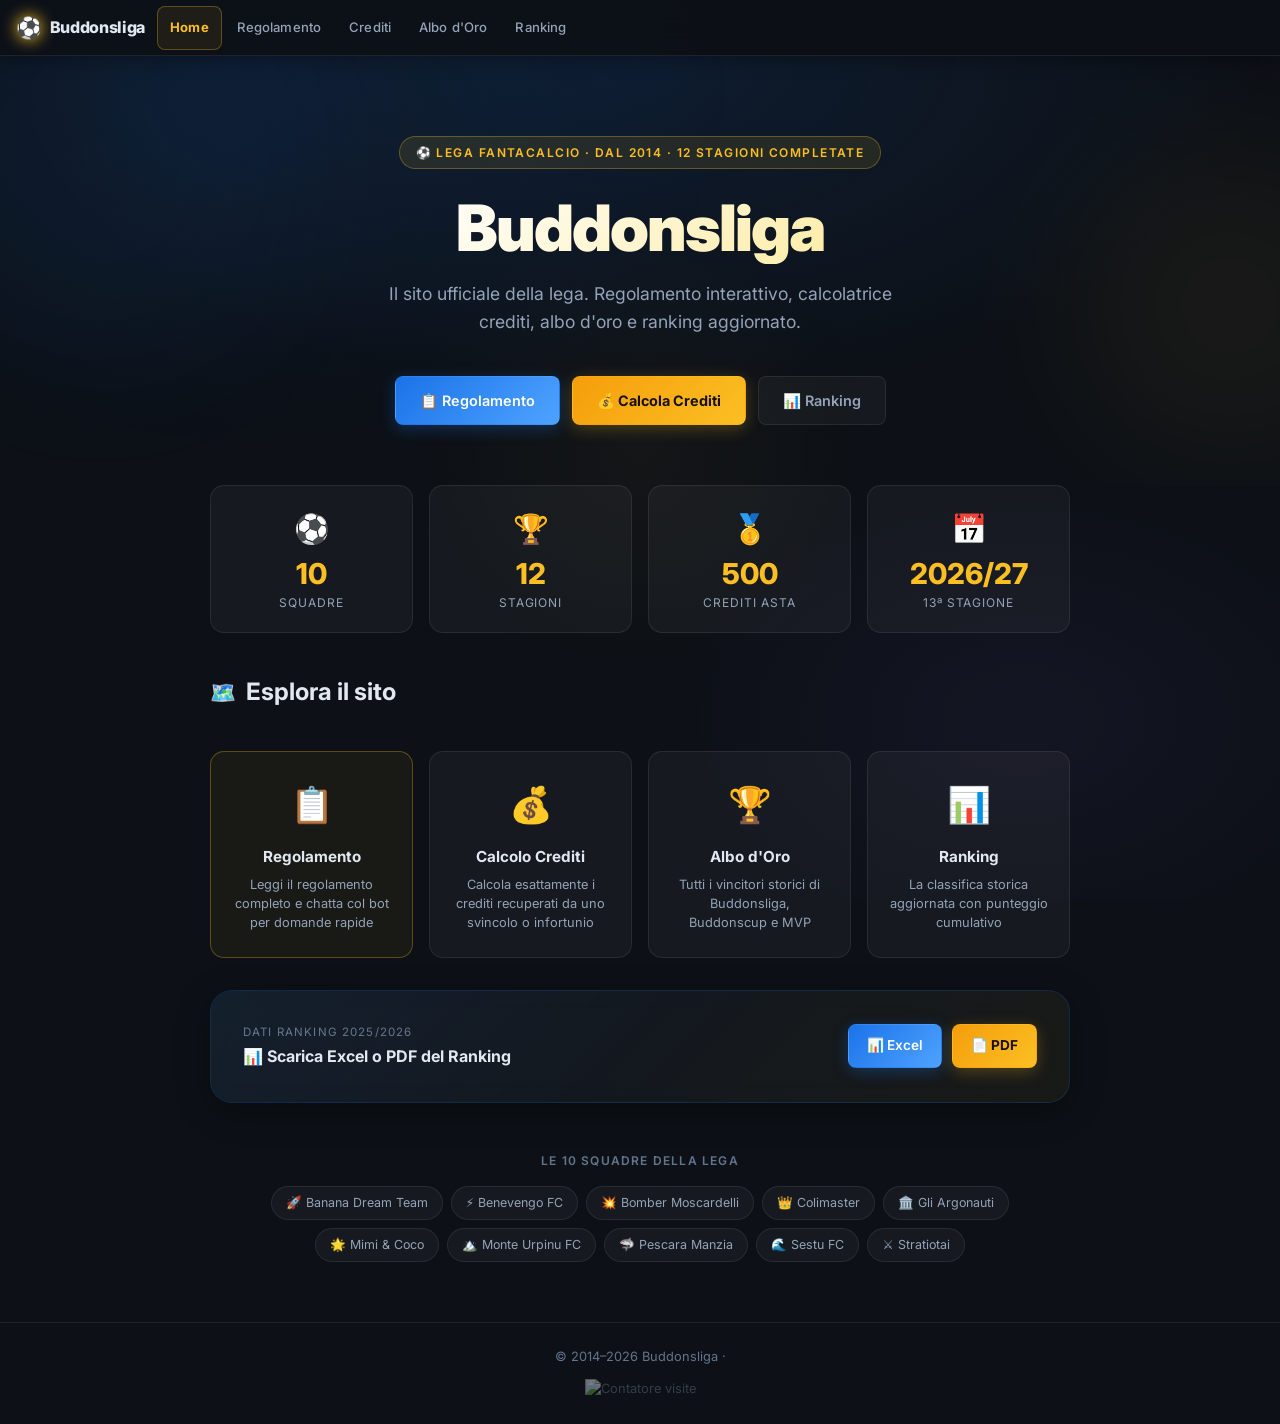
==== commit d07f0bbf: "Update footer text in index.html Removed part of the footer text for brevity." ====
--- a/index.html
+++ b/index.html
@@ -245,7 +245,7 @@
 
   <!-- FOOTER -->
   <footer class="site-footer">
-    <p>© 2014–2026 Buddonsliga · La lega fantacalcio degli amici</p>
+    <p>© 2014–2026 Buddonsliga ·</p>
     <div class="counter-wrap">
       <a href="http://www.contatore-visite.net/blog.php" target="_blank" rel="noopener">
         <img alt="Contatore visite" src="http://www.contatore-visite.net/contatore.gif" style="border:none;height:16px;">
